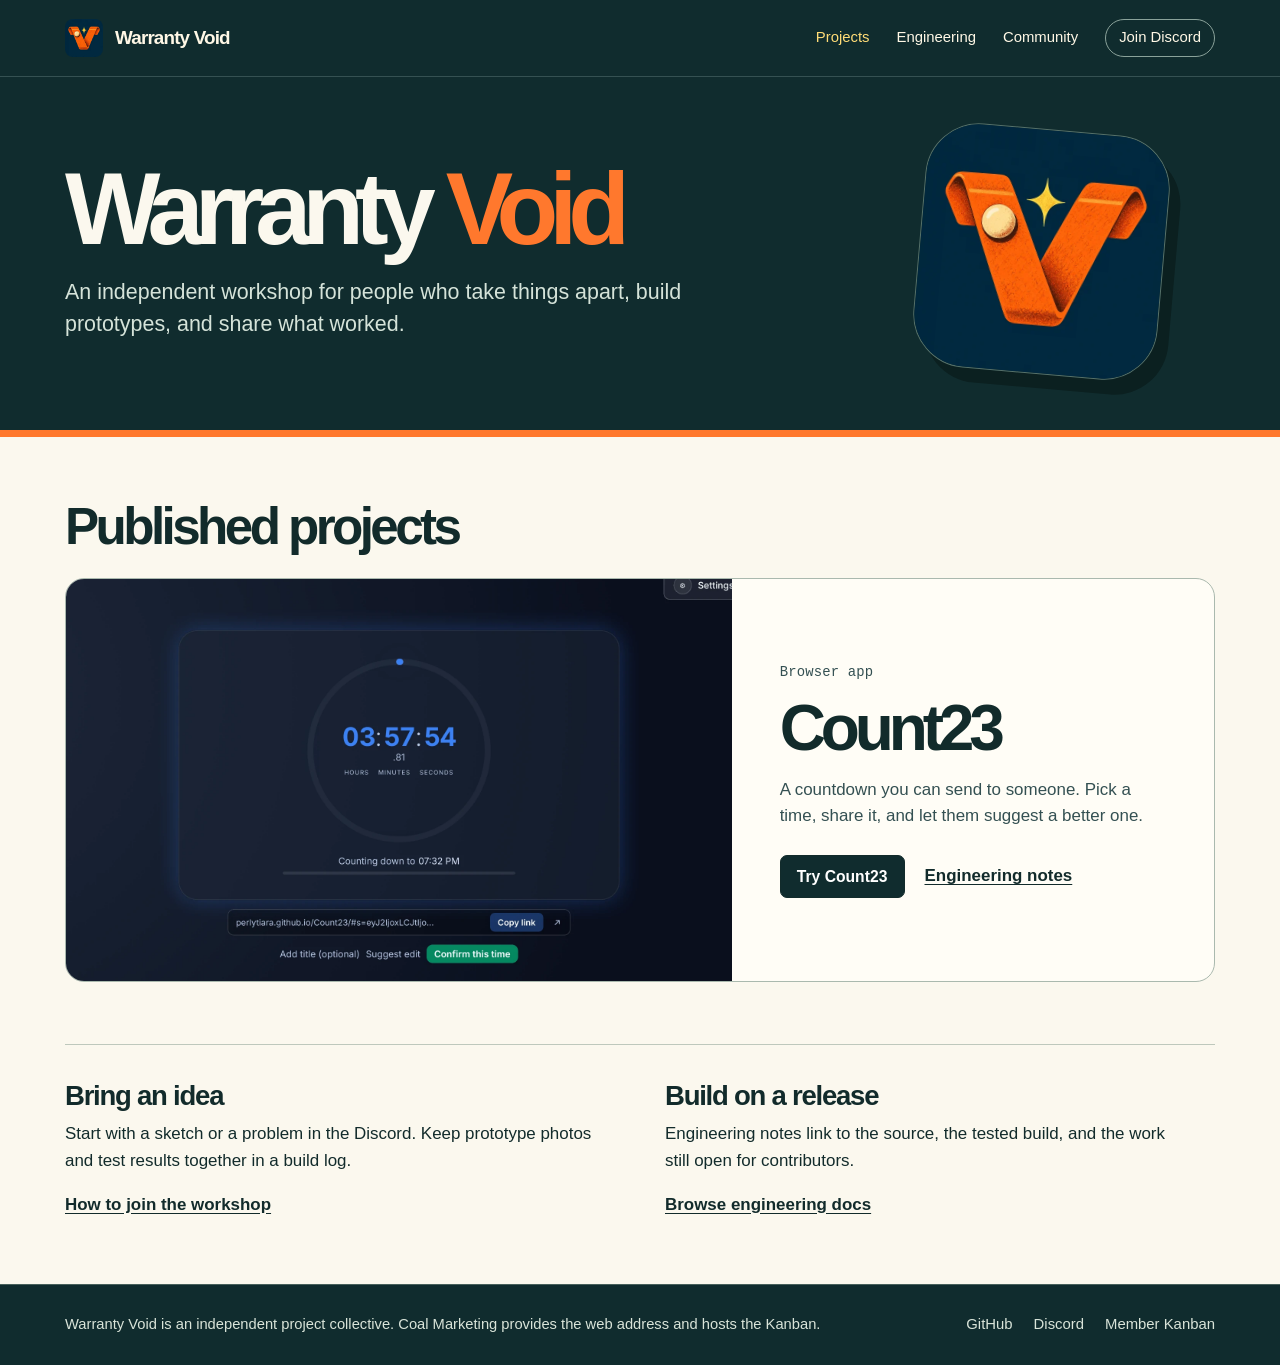
==== index.html @ d7e7b266 "Open the Warranty Void project gallery with the Count23 field guide" ====
<!doctype html>
<html lang="en"><head><meta charset="utf-8"><meta name="viewport" content="width=device-width,initial-scale=1">
<title>Warranty Void · Projects</title><meta name="description" content="Independent inventions, working demos and engineering notes."><meta name="theme-color" content="#102c2e">
<link rel="icon" href="assets/warranty-void.webp"><link rel="stylesheet" href="assets/site.css"><script defer src="assets/demo.js"></script></head>
<body><a href="#main" class="skip">Skip to content</a><header class="top"><div class="wrap bar"><a class="brand" href="./"><img src="assets/warranty-void.webp" width="38" height="38" alt="">Warranty Void</a>
<nav class="nav" aria-label="Main navigation"><a href="./#projects" aria-current="page">Projects</a><a href="./engineering/">Engineering</a><a href="./community/">Community</a><a class="join" href="https://discord.gg/CPjRJzZYpf">Join Discord</a></nav></div></header>
<main id="main"><section class="intro"><div class="wrap intro-inner"><div><h1>Warranty <span>Void</span></h1><p>An independent workshop for people who take things apart, build prototypes, and share what worked.</p></div><div class="logo-plate"><img src="assets/warranty-void.webp" width="512" height="512" alt="The Warranty Void orange folded-metal spark"></div></div></section>
<section class="wrap block" id="projects"><div class="section-top"><h2>Published projects</h2></div><article class="feature">
<a class="feature-img" href="projects/count23/" aria-label="Open the Count23 demonstration"><img src="assets/count23-screen.webp" width="1740" height="1050" alt="Count23 running a sample countdown, with its timer ring and sharing controls."></a>
<div class="feature-copy"><p class="eyebrow">Browser app</p><h3>Count23</h3><p>A countdown you can send to someone. Pick a time, share it, and let them suggest a better one.</p>
<div class="links"><a href="projects/count23/" class="button">Try Count23</a><a href="engineering/count23/" class="textlink">Engineering notes</a></div></div></article></section>
<div class="wrap actions"><section><h2>Bring an idea</h2><p>Start with a sketch or a problem in the Discord. Keep prototype photos and test results together in a build log.</p><a href="community/" class="textlink">How to join the workshop</a></section>
<section><h2>Build on a release</h2><p>Engineering notes link to the source, the tested build, and the work still open for contributors.</p><a href="engineering/" class="textlink">Browse engineering docs</a></section></div></main><footer class="foot"><div class="wrap"><p>Warranty Void is an independent project collective. Coal Marketing provides the web address and hosts the Kanban.</p>
<nav aria-label="Footer"><a href="https://github.com/waranty-void" class="">GitHub</a><a href="https://discord.gg/CPjRJzZYpf" class="">Discord</a><a href="https://client.coal.marketing/warranty-void/kanban" class="">Member Kanban</a></nav></div></footer></body></html>
---- assets/site.css ----
:root{color-scheme:light;--night:#102c2e;--ink:#122b2b;--cream:#fbf8ee;--line:#bec8bc;--orange:#ff782d;--yellow:#ffdc77;--green:#245b4c;--mono:"IBM Plex Mono","SFMono-Regular",Consolas,monospace;--sans:"Space Grotesk","Avenir Next",Avenir,"Helvetica Neue",sans-serif}
*{box-sizing:border-box}html{scroll-behavior:smooth}body{margin:0;background:var(--cream);color:var(--ink);font:400 1.06rem/1.57 var(--sans)}a{color:inherit;text-underline-offset:.2em}a:focus-visible,button:focus-visible,summary:focus-visible{outline:3px solid #168cc0;outline-offset:4px}img{display:block;max-width:100%}.wrap{width:min(1150px,calc(100% - 76px));margin:auto}.skip{position:absolute;left:10px;top:-60px;background:white;padding:10px;z-index:5}.skip:focus{top:10px}.top{background:var(--night);color:#fff8e6;border-bottom:1px solid #355152}.bar{min-height:76px;display:flex;align-items:center;justify-content:space-between;gap:25px}.brand{display:inline-flex;align-items:center;gap:12px;font-size:1.18rem;font-weight:760;letter-spacing:-.045em;text-decoration:none;white-space:nowrap}.brand img{width:38px;height:38px;border-radius:8px}.nav{display:flex;align-items:center;gap:27px}.nav a,.foot a{font-size:.93rem;text-decoration:none}.nav a:hover,.foot a:hover{text-decoration:underline}.nav [aria-current=page]{color:var(--yellow)}.nav .join{border:1px solid #8aa29a;padding:6px 13px;border-radius:100px}.intro{background:var(--night);color:var(--cream);border-bottom:7px solid var(--orange);overflow:hidden}.intro-inner{display:grid;grid-template-columns:1.65fr .8fr;gap:clamp(25px,7vw,100px);align-items:center;padding:52px 0 56px}.intro h1{font-size:clamp(3.3rem,7.9vw,7.1rem);letter-spacing:-.09em;line-height:.9;margin:0 0 23px}.intro h1 span{color:var(--orange)}.intro p{font-size:clamp(1.06rem,1.8vw,1.34rem);line-height:1.48;max-width:39rem;margin:0;color:#d5e3d9}.logo-plate{justify-self:center;width:min(100%,245px);transform:rotate(5deg);border:1px solid #557069;border-radius:22%;box-shadow:12px 14px 0 #0b2020;overflow:hidden}.logo-plate img{width:100%;height:auto}.block{padding:62px 0}.section-top{display:flex;justify-content:space-between;align-items:baseline;gap:24px;margin:0 0 23px}.section-top h2,.docs h2,.actions h2{margin:0;font-size:clamp(2.05rem,4vw,3.25rem);letter-spacing:-.07em;line-height:1.1}.eyebrow,.tag,.crumb,.caption,.meta{font:500 .87rem/1.5 var(--mono);letter-spacing:.012em}.eyebrow{margin:0 0 13px;color:var(--green)}.feature{display:grid;grid-template-columns:1.38fr 1fr;background:#fffdf6;border:1px solid #aab9ae;border-radius:19px;overflow:hidden}.feature-img{display:flex;align-items:center;justify-content:center;background:#102027;min-height:290px;text-decoration:none;overflow:hidden}.feature-img img{width:100%;height:100%;object-fit:cover}.feature-copy{padding:clamp(26px,4vw,48px);align-self:center}.feature-copy h3{font-size:clamp(2.8rem,5vw,4.6rem);line-height:1;letter-spacing:-.08em;margin:0 0 14px}.feature-copy p,.lede{color:#345052}.links{display:flex;flex-wrap:wrap;align-items:center;gap:12px 20px;margin-top:25px}.button,button.button{appearance:none;display:inline-flex;align-items:center;justify-content:center;border:1px solid var(--ink);border-radius:7px;background:var(--night);color:white;text-decoration:none;padding:.65em 1.03em;font:650 .98rem/1.35 var(--sans);cursor:pointer}.button:hover{background:#23484b}.button.light{background:transparent;color:var(--ink)}.button.light:hover{background:#e5ebdf}.button.orange{background:var(--orange);color:#20221c;border-color:var(--orange)}.textlink{font-weight:650}.actions{border-top:1px solid var(--line);padding:36px 0 66px;display:grid;grid-template-columns:1fr 1fr;gap:50px}.actions h2{font-size:1.72rem;letter-spacing:-.045em}.actions p{margin:.6em 0 1em;max-width:33rem}.foot{border-top:1px solid #47605b;background:var(--night);color:#d9e4d9;padding:28px 0}.foot .wrap{display:flex;justify-content:space-between;gap:24px;flex-wrap:wrap}.foot p{margin:0;font-size:.92rem}.foot nav{display:flex;gap:21px;flex-wrap:wrap}.interior{padding:38px 0 21px}.crumb{color:#506863;margin:0 0 32px}.crumb a{text-decoration:none}.interior h1{font-size:clamp(3.05rem,7vw,5.8rem);line-height:.99;letter-spacing:-.078em;margin:0 0 12px}.lede{max-width:53rem;font-size:1.18rem;line-height:1.56;margin:0 0 23px}.tabs{display:flex;gap:22px;border-bottom:1px solid var(--line);margin:16px 0 26px}.tabs a{padding:.65em 0;text-decoration:none;font-weight:600}.tabs a[aria-current=page]{border-bottom:3px solid var(--orange);margin-bottom:-1px}.viewer{background:#101c29;border:1px solid #20352f;border-radius:14px;overflow:hidden;position:relative}.viewer .poster{width:100%;max-height:520px;object-fit:cover}.viewer .load{position:absolute;inset:0;margin:auto;align-self:center;justify-self:center;width:max-content;height:max-content;box-shadow:0 4px 16px #10202055}.viewer iframe{display:block;width:100%;height:min(84vh,800px);min-height:420px;border:0;background:#121c2c}.under{margin:13px 0 28px;font-size:.94rem;color:#455d58}.reading{padding:15px 0 65px;max-width:800px}.reading h2{font-size:1.6rem;letter-spacing:-.04em;margin:1.45em 0 .4em}.reading h3{font-size:1.22rem;margin:1.2em 0 .3em}.reading p,.reading ol,.reading ul{margin:.3em 0 1em}.reading li{padding:.14em 0}.reading code{font:.92em var(--mono)}.reading pre{overflow:auto;padding:17px 20px;border-radius:9px;background:var(--night);color:#f4f5e6;line-height:1.55}.reading pre code{font-size:.91rem}.callout{border-left:4px solid var(--orange);padding:7px 16px;margin:18px 0;background:#f2efde}.docs-index{padding:15px 0 60px}.row{display:grid;grid-template-columns:1fr auto;gap:16px;align-items:center;padding:22px 0;border-top:1px solid var(--line);text-decoration:none}.row strong{font-size:1.42rem;letter-spacing:-.035em}.row span{display:block;color:#425b56}.row .action{font-size:.94rem;font-weight:650;text-decoration:underline}.guide-image{max-height:330px;object-fit:contain;border-radius:8px;background:#121c2c;margin:18px 0}.sr{position:absolute;width:1px;height:1px;overflow:hidden;clip-path:inset(50%)}[hidden]{display:none!important}
@media(max-width:760px){.wrap{width:calc(100% - 36px)}.bar{align-items:flex-start;flex-direction:column;gap:10px;padding:14px 0}.nav{width:100%;gap:15px;flex-wrap:wrap}.nav a{font-size:.9rem}.nav .join{padding:2px 9px}.intro-inner{grid-template-columns:1.6fr .65fr;gap:15px;padding:39px 0}.logo-plate{box-shadow:5px 6px 0 #0b2020}.intro h1{font-size:clamp(3rem,9vw,4.7rem)}.intro p{font-size:1rem}.block{padding:39px 0}.feature{grid-template-columns:1fr}.feature-img{min-height:0}.feature-img img{aspect-ratio:1.82;object-fit:cover}.feature-copy{padding:25px}.actions{grid-template-columns:1fr;gap:27px;padding:28px 0 40px}.interior{padding-top:25px}.crumb{margin-bottom:20px}.row{grid-template-columns:1fr;gap:4px}.viewer iframe{min-height:560px}.links{gap:12px}.section-top{margin-bottom:16px}}
@media(prefers-reduced-motion:reduce){html{scroll-behavior:auto}}
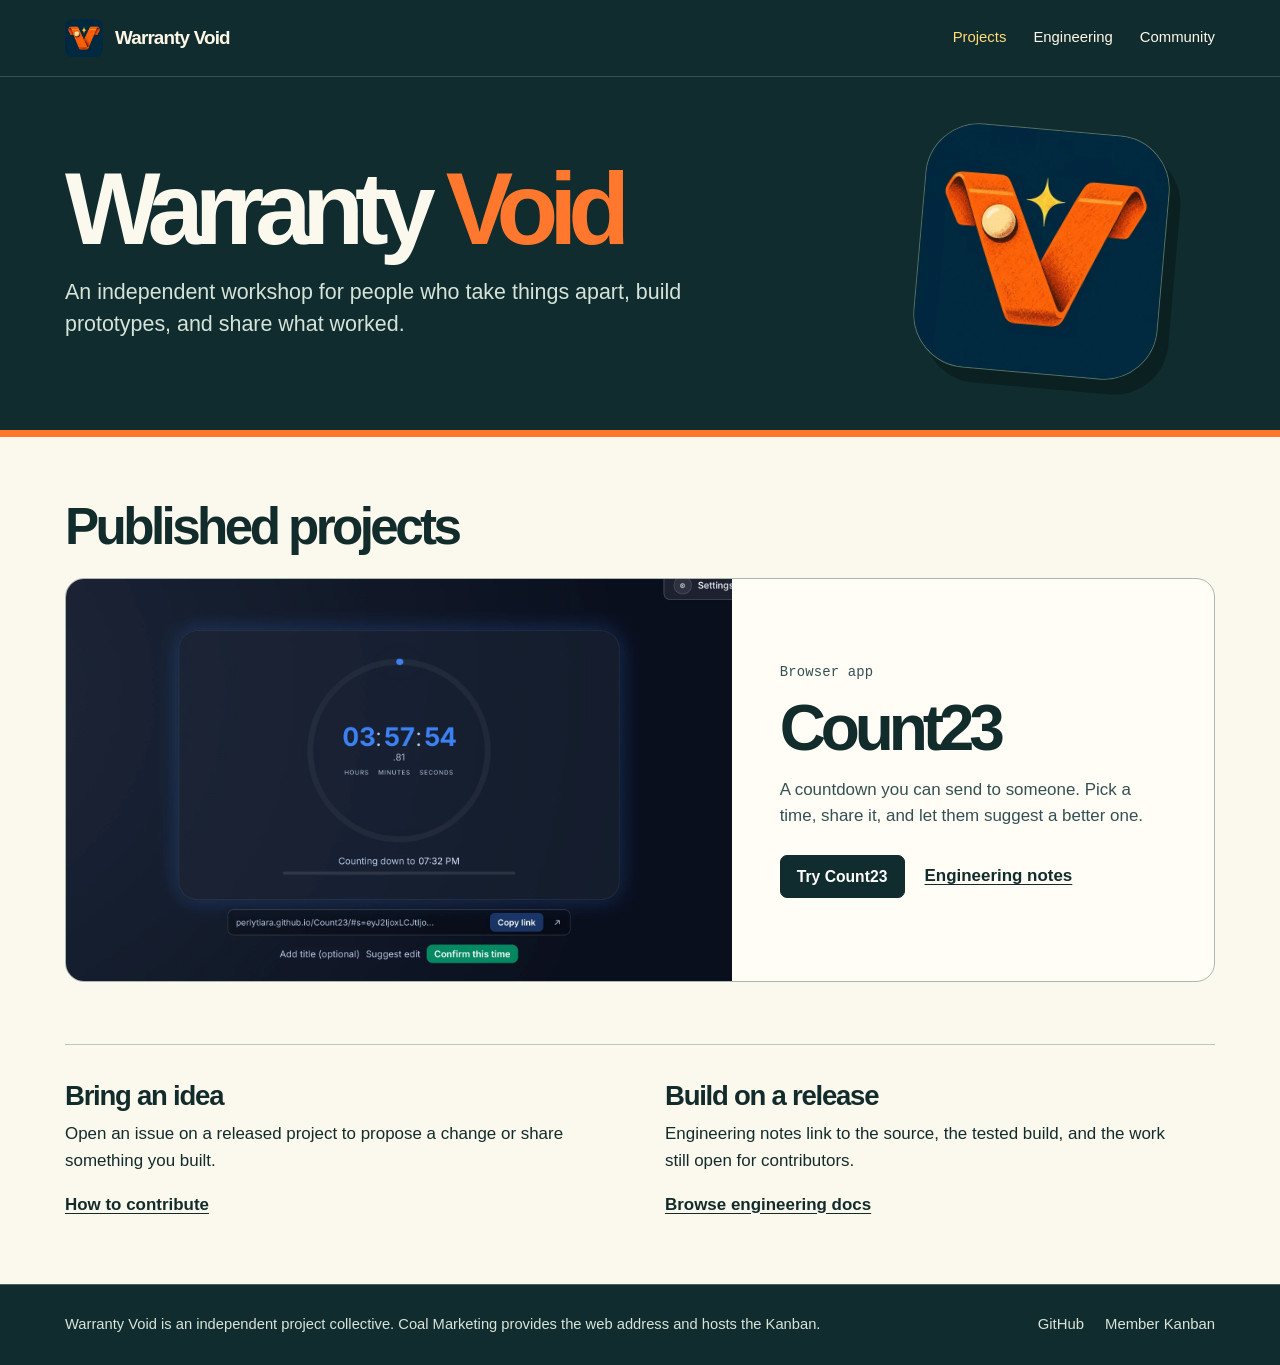
==== commit daab8718: "Remove the public invitation to the private Discord workshop" ====
--- a/index.html
+++ b/index.html
@@ -3,12 +3,12 @@
 <title>Warranty Void · Projects</title><meta name="description" content="Independent inventions, working demos and engineering notes."><meta name="theme-color" content="#102c2e">
 <link rel="icon" href="assets/warranty-void.webp"><link rel="stylesheet" href="assets/site.css"><script defer src="assets/demo.js"></script></head>
 <body><a href="#main" class="skip">Skip to content</a><header class="top"><div class="wrap bar"><a class="brand" href="./"><img src="assets/warranty-void.webp" width="38" height="38" alt="">Warranty Void</a>
-<nav class="nav" aria-label="Main navigation"><a href="./#projects" aria-current="page">Projects</a><a href="./engineering/">Engineering</a><a href="./community/">Community</a><a class="join" href="https://discord.gg/CPjRJzZYpf">Join Discord</a></nav></div></header>
+<nav class="nav" aria-label="Main navigation"><a href="./#projects" aria-current="page">Projects</a><a href="./engineering/">Engineering</a><a href="./community/">Community</a></nav></div></header>
 <main id="main"><section class="intro"><div class="wrap intro-inner"><div><h1>Warranty <span>Void</span></h1><p>An independent workshop for people who take things apart, build prototypes, and share what worked.</p></div><div class="logo-plate"><img src="assets/warranty-void.webp" width="512" height="512" alt="The Warranty Void orange folded-metal spark"></div></div></section>
 <section class="wrap block" id="projects"><div class="section-top"><h2>Published projects</h2></div><article class="feature">
 <a class="feature-img" href="projects/count23/" aria-label="Open the Count23 demonstration"><img src="assets/count23-screen.webp" width="1740" height="1050" alt="Count23 running a sample countdown, with its timer ring and sharing controls."></a>
 <div class="feature-copy"><p class="eyebrow">Browser app</p><h3>Count23</h3><p>A countdown you can send to someone. Pick a time, share it, and let them suggest a better one.</p>
 <div class="links"><a href="projects/count23/" class="button">Try Count23</a><a href="engineering/count23/" class="textlink">Engineering notes</a></div></div></article></section>
-<div class="wrap actions"><section><h2>Bring an idea</h2><p>Start with a sketch or a problem in the Discord. Keep prototype photos and test results together in a build log.</p><a href="community/" class="textlink">How to join the workshop</a></section>
+<div class="wrap actions"><section><h2>Bring an idea</h2><p>Open an issue on a released project to propose a change or share something you built.</p><a href="community/" class="textlink">How to contribute</a></section>
 <section><h2>Build on a release</h2><p>Engineering notes link to the source, the tested build, and the work still open for contributors.</p><a href="engineering/" class="textlink">Browse engineering docs</a></section></div></main><footer class="foot"><div class="wrap"><p>Warranty Void is an independent project collective. Coal Marketing provides the web address and hosts the Kanban.</p>
-<nav aria-label="Footer"><a href="https://github.com/waranty-void" class="">GitHub</a><a href="https://discord.gg/CPjRJzZYpf" class="">Discord</a><a href="https://client.coal.marketing/warranty-void/kanban" class="">Member Kanban</a></nav></div></footer></body></html>+<nav aria-label="Footer"><a href="https://github.com/waranty-void" class="">GitHub</a><a href="https://client.coal.marketing/warranty-void/kanban" class="">Member Kanban</a></nav></div></footer></body></html>
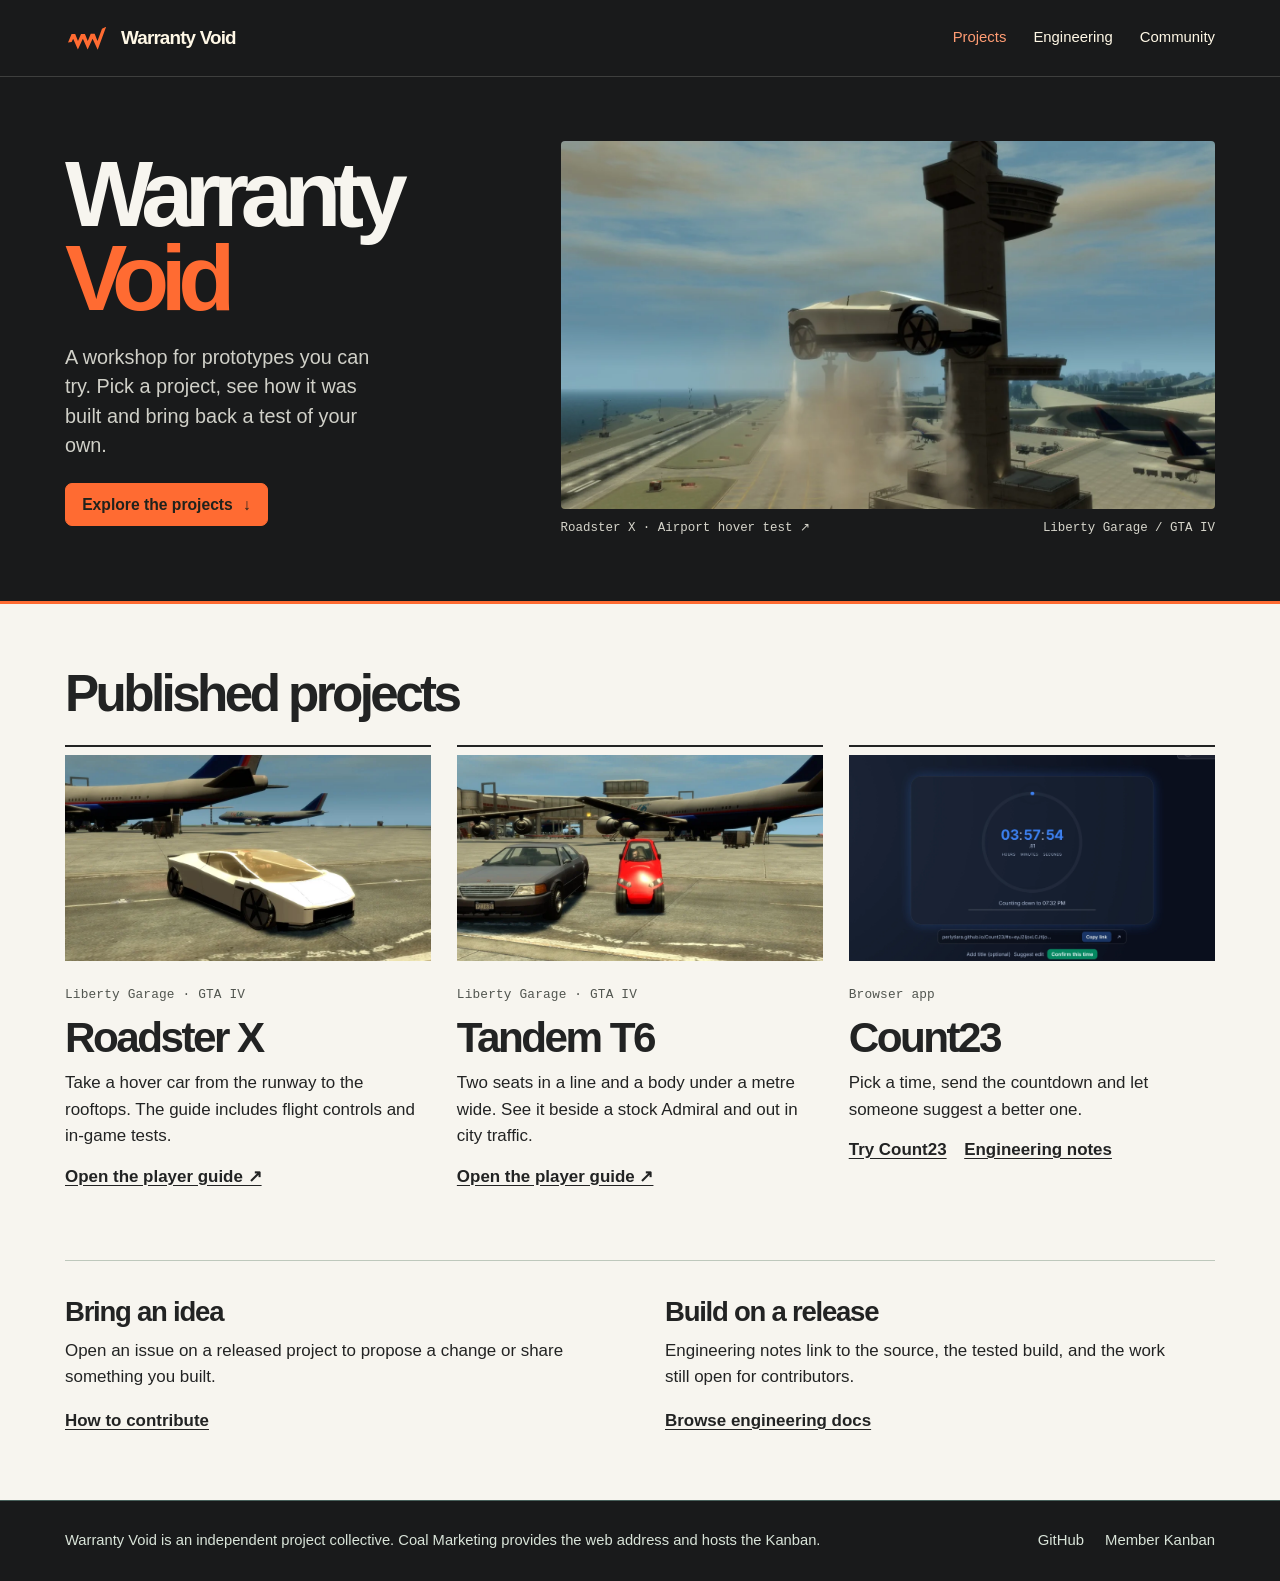
==== commit b0b06504: "Update the public workshop mark and feature the two released Liberty Garage guides" ====
--- a/index.html
+++ b/index.html
@@ -1,14 +1,16 @@
 <!doctype html>
 <html lang="en"><head><meta charset="utf-8"><meta name="viewport" content="width=device-width,initial-scale=1">
 <title>Warranty Void · Projects</title><meta name="description" content="Independent inventions, working demos and engineering notes."><meta name="theme-color" content="#102c2e">
-<link rel="icon" href="assets/warranty-void.webp"><link rel="stylesheet" href="assets/site.css"><script defer src="assets/demo.js"></script></head>
-<body><a href="#main" class="skip">Skip to content</a><header class="top"><div class="wrap bar"><a class="brand" href="./"><img src="assets/warranty-void.webp" width="38" height="38" alt="">Warranty Void</a>
+<link rel="icon" type="image/svg+xml" href="assets/warranty-w.svg"><link rel="stylesheet" href="assets/site.css?v=workshop-2"><script defer src="assets/demo.js"></script></head>
+<body><a href="#main" class="skip">Skip to content</a><header class="top"><div class="wrap bar"><a class="brand" href="./"><img src="assets/warranty-w.svg" width="44" height="44" alt="">Warranty Void</a>
 <nav class="nav" aria-label="Main navigation"><a href="./#projects" aria-current="page">Projects</a><a href="./engineering/">Engineering</a><a href="./community/">Community</a></nav></div></header>
-<main id="main"><section class="intro"><div class="wrap intro-inner"><div><h1>Warranty <span>Void</span></h1><p>An independent workshop for people who take things apart, build prototypes, and share what worked.</p></div><div class="logo-plate"><img src="assets/warranty-void.webp" width="512" height="512" alt="The Warranty Void orange folded-metal spark"></div></div></section>
-<section class="wrap block" id="projects"><div class="section-top"><h2>Published projects</h2></div><article class="feature">
-<a class="feature-img" href="projects/count23/" aria-label="Open the Count23 demonstration"><img src="assets/count23-screen.webp" width="1740" height="1050" alt="Count23 running a sample countdown, with its timer ring and sharing controls."></a>
-<div class="feature-copy"><p class="eyebrow">Browser app</p><h3>Count23</h3><p>A countdown you can send to someone. Pick a time, share it, and let them suggest a better one.</p>
-<div class="links"><a href="projects/count23/" class="button">Try Count23</a><a href="engineering/count23/" class="textlink">Engineering notes</a></div></div></article></section>
+<main id="main"><section class="intro"><div class="wrap showcase-hero"><div class="hero-copy"><h1>Warranty <span>Void</span></h1><p>A workshop for prototypes you can try. Pick a project, see how it was built and bring back a test of your own.</p><a class="button orange" href="#projects">Explore the projects <span aria-hidden="true">↓</span></a></div>
+<figure class="hero-photo"><a href="https://libertygrage.github.io/roadster-x/"><img src="assets/roadster-hover.webp" width="1440" height="810" fetchpriority="high" alt="Roadster X hovering beside the airport control tower in GTA IV."></a><figcaption><a href="https://libertygrage.github.io/roadster-x/">Roadster X · Airport hover test <span aria-hidden="true">↗</span></a><span>Liberty Garage / GTA IV</span></figcaption></figure></div></section>
+<section class="wrap block" id="projects"><div class="section-top"><h2>Published projects</h2></div><div class="release-grid">
+<article class="release-card"><a href="https://libertygrage.github.io/roadster-x/"><img src="assets/roadster-apron.webp" width="960" height="540" alt="The Roadster X on the airport apron in GTA IV."></a><div><p class="eyebrow">Liberty Garage · GTA IV</p><h3>Roadster X</h3><p>Take a hover car from the runway to the rooftops. The guide includes flight controls and in-game tests.</p><a href="https://libertygrage.github.io/roadster-x/" class="textlink">Open the player guide ↗</a></div></article>
+<article class="release-card"><a href="https://libertygrage.github.io/tandem-t6/"><img src="assets/tandem-width.webp" width="960" height="540" alt="The narrow Tandem T6 parked beside a stock Admiral for a width comparison."></a><div><p class="eyebrow">Liberty Garage · GTA IV</p><h3>Tandem T6</h3><p>Two seats in a line and a body under a metre wide. See it beside a stock Admiral and out in city traffic.</p><a href="https://libertygrage.github.io/tandem-t6/" class="textlink">Open the player guide ↗</a></div></article>
+<article class="release-card"><a href="projects/count23/"><img src="assets/count23-screen.webp" width="1740" height="1050" alt="Count23 running a sample countdown, with its timer ring and sharing controls."></a><div><p class="eyebrow">Browser app</p><h3>Count23</h3><p>Pick a time, send the countdown and let someone suggest a better one.</p><p class="card-links"><a href="projects/count23/" class="textlink">Try Count23</a><a href="engineering/count23/" class="textlink">Engineering notes</a></p></div></article>
+</div></section>
 <div class="wrap actions"><section><h2>Bring an idea</h2><p>Open an issue on a released project to propose a change or share something you built.</p><a href="community/" class="textlink">How to contribute</a></section>
 <section><h2>Build on a release</h2><p>Engineering notes link to the source, the tested build, and the work still open for contributors.</p><a href="engineering/" class="textlink">Browse engineering docs</a></section></div></main><footer class="foot"><div class="wrap"><p>Warranty Void is an independent project collective. Coal Marketing provides the web address and hosts the Kanban.</p>
 <nav aria-label="Footer"><a href="https://github.com/waranty-void" class="">GitHub</a><a href="https://client.coal.marketing/warranty-void/kanban" class="">Member Kanban</a></nav></div></footer></body></html>
--- a/assets/site.css
+++ b/assets/site.css
@@ -2,3 +2,35 @@
 *{box-sizing:border-box}html{scroll-behavior:smooth}body{margin:0;background:var(--cream);color:var(--ink);font:400 1.06rem/1.57 var(--sans)}a{color:inherit;text-underline-offset:.2em}a:focus-visible,button:focus-visible,summary:focus-visible{outline:3px solid #168cc0;outline-offset:4px}img{display:block;max-width:100%}.wrap{width:min(1150px,calc(100% - 76px));margin:auto}.skip{position:absolute;left:10px;top:-60px;background:white;padding:10px;z-index:5}.skip:focus{top:10px}.top{background:var(--night);color:#fff8e6;border-bottom:1px solid #355152}.bar{min-height:76px;display:flex;align-items:center;justify-content:space-between;gap:25px}.brand{display:inline-flex;align-items:center;gap:12px;font-size:1.18rem;font-weight:760;letter-spacing:-.045em;text-decoration:none;white-space:nowrap}.brand img{width:38px;height:38px;border-radius:8px}.nav{display:flex;align-items:center;gap:27px}.nav a,.foot a{font-size:.93rem;text-decoration:none}.nav a:hover,.foot a:hover{text-decoration:underline}.nav [aria-current=page]{color:var(--yellow)}.nav .join{border:1px solid #8aa29a;padding:6px 13px;border-radius:100px}.intro{background:var(--night);color:var(--cream);border-bottom:7px solid var(--orange);overflow:hidden}.intro-inner{display:grid;grid-template-columns:1.65fr .8fr;gap:clamp(25px,7vw,100px);align-items:center;padding:52px 0 56px}.intro h1{font-size:clamp(3.3rem,7.9vw,7.1rem);letter-spacing:-.09em;line-height:.9;margin:0 0 23px}.intro h1 span{color:var(--orange)}.intro p{font-size:clamp(1.06rem,1.8vw,1.34rem);line-height:1.48;max-width:39rem;margin:0;color:#d5e3d9}.logo-plate{justify-self:center;width:min(100%,245px);transform:rotate(5deg);border:1px solid #557069;border-radius:22%;box-shadow:12px 14px 0 #0b2020;overflow:hidden}.logo-plate img{width:100%;height:auto}.block{padding:62px 0}.section-top{display:flex;justify-content:space-between;align-items:baseline;gap:24px;margin:0 0 23px}.section-top h2,.docs h2,.actions h2{margin:0;font-size:clamp(2.05rem,4vw,3.25rem);letter-spacing:-.07em;line-height:1.1}.eyebrow,.tag,.crumb,.caption,.meta{font:500 .87rem/1.5 var(--mono);letter-spacing:.012em}.eyebrow{margin:0 0 13px;color:var(--green)}.feature{display:grid;grid-template-columns:1.38fr 1fr;background:#fffdf6;border:1px solid #aab9ae;border-radius:19px;overflow:hidden}.feature-img{display:flex;align-items:center;justify-content:center;background:#102027;min-height:290px;text-decoration:none;overflow:hidden}.feature-img img{width:100%;height:100%;object-fit:cover}.feature-copy{padding:clamp(26px,4vw,48px);align-self:center}.feature-copy h3{font-size:clamp(2.8rem,5vw,4.6rem);line-height:1;letter-spacing:-.08em;margin:0 0 14px}.feature-copy p,.lede{color:#345052}.links{display:flex;flex-wrap:wrap;align-items:center;gap:12px 20px;margin-top:25px}.button,button.button{appearance:none;display:inline-flex;align-items:center;justify-content:center;border:1px solid var(--ink);border-radius:7px;background:var(--night);color:white;text-decoration:none;padding:.65em 1.03em;font:650 .98rem/1.35 var(--sans);cursor:pointer}.button:hover{background:#23484b}.button.light{background:transparent;color:var(--ink)}.button.light:hover{background:#e5ebdf}.button.orange{background:var(--orange);color:#20221c;border-color:var(--orange)}.textlink{font-weight:650}.actions{border-top:1px solid var(--line);padding:36px 0 66px;display:grid;grid-template-columns:1fr 1fr;gap:50px}.actions h2{font-size:1.72rem;letter-spacing:-.045em}.actions p{margin:.6em 0 1em;max-width:33rem}.foot{border-top:1px solid #47605b;background:var(--night);color:#d9e4d9;padding:28px 0}.foot .wrap{display:flex;justify-content:space-between;gap:24px;flex-wrap:wrap}.foot p{margin:0;font-size:.92rem}.foot nav{display:flex;gap:21px;flex-wrap:wrap}.interior{padding:38px 0 21px}.crumb{color:#506863;margin:0 0 32px}.crumb a{text-decoration:none}.interior h1{font-size:clamp(3.05rem,7vw,5.8rem);line-height:.99;letter-spacing:-.078em;margin:0 0 12px}.lede{max-width:53rem;font-size:1.18rem;line-height:1.56;margin:0 0 23px}.tabs{display:flex;gap:22px;border-bottom:1px solid var(--line);margin:16px 0 26px}.tabs a{padding:.65em 0;text-decoration:none;font-weight:600}.tabs a[aria-current=page]{border-bottom:3px solid var(--orange);margin-bottom:-1px}.viewer{background:#101c29;border:1px solid #20352f;border-radius:14px;overflow:hidden;position:relative}.viewer .poster{width:100%;max-height:520px;object-fit:cover}.viewer .load{position:absolute;inset:0;margin:auto;align-self:center;justify-self:center;width:max-content;height:max-content;box-shadow:0 4px 16px #10202055}.viewer iframe{display:block;width:100%;height:min(84vh,800px);min-height:420px;border:0;background:#121c2c}.under{margin:13px 0 28px;font-size:.94rem;color:#455d58}.reading{padding:15px 0 65px;max-width:800px}.reading h2{font-size:1.6rem;letter-spacing:-.04em;margin:1.45em 0 .4em}.reading h3{font-size:1.22rem;margin:1.2em 0 .3em}.reading p,.reading ol,.reading ul{margin:.3em 0 1em}.reading li{padding:.14em 0}.reading code{font:.92em var(--mono)}.reading pre{overflow:auto;padding:17px 20px;border-radius:9px;background:var(--night);color:#f4f5e6;line-height:1.55}.reading pre code{font-size:.91rem}.callout{border-left:4px solid var(--orange);padding:7px 16px;margin:18px 0;background:#f2efde}.docs-index{padding:15px 0 60px}.row{display:grid;grid-template-columns:1fr auto;gap:16px;align-items:center;padding:22px 0;border-top:1px solid var(--line);text-decoration:none}.row strong{font-size:1.42rem;letter-spacing:-.035em}.row span{display:block;color:#425b56}.row .action{font-size:.94rem;font-weight:650;text-decoration:underline}.guide-image{max-height:330px;object-fit:contain;border-radius:8px;background:#121c2c;margin:18px 0}.sr{position:absolute;width:1px;height:1px;overflow:hidden;clip-path:inset(50%)}[hidden]{display:none!important}
 @media(max-width:760px){.wrap{width:calc(100% - 36px)}.bar{align-items:flex-start;flex-direction:column;gap:10px;padding:14px 0}.nav{width:100%;gap:15px;flex-wrap:wrap}.nav a{font-size:.9rem}.nav .join{padding:2px 9px}.intro-inner{grid-template-columns:1.6fr .65fr;gap:15px;padding:39px 0}.logo-plate{box-shadow:5px 6px 0 #0b2020}.intro h1{font-size:clamp(3rem,9vw,4.7rem)}.intro p{font-size:1rem}.block{padding:39px 0}.feature{grid-template-columns:1fr}.feature-img{min-height:0}.feature-img img{aspect-ratio:1.82;object-fit:cover}.feature-copy{padding:25px}.actions{grid-template-columns:1fr;gap:27px;padding:28px 0 40px}.interior{padding-top:25px}.crumb{margin-bottom:20px}.row{grid-template-columns:1fr;gap:4px}.viewer iframe{min-height:560px}.links{gap:12px}.section-top{margin-bottom:16px}}
 @media(prefers-reduced-motion:reduce){html{scroll-behavior:auto}}
+
+/* Public workshop and the released Liberty Garage field guides. */
+:root { --night:#191a1b; --ink:#222323; --cream:#f7f5ef; --orange:#ff6b32; --yellow:#ff9c73; --green:#44504a; }
+.top { border-color:#3e3f3e; }
+.brand img { width:44px; height:44px; border-radius:0; }
+.intro { border-bottom:3px solid var(--orange); }
+.showcase-hero { display:grid; grid-template-columns:.87fr 1.3fr; align-items:center; gap:clamp(28px,4.5vw,72px); padding-block:clamp(28px,5vw,76px); }
+.hero-copy h1 { line-height:.9; font-size:clamp(3.9rem,7.3vw,7rem); }
+.hero-copy h1 span { display:block; }
+.hero-copy p { max-width:29ch; color:#d0d0c8; font-size:clamp(1.05rem,1.55vw,1.29rem); }
+.hero-copy .button { margin-top:1.4rem; gap:.65rem; }
+.hero-photo { margin:0; min-width:0; }
+.hero-photo img { width:100%; height:auto; border-radius:4px; }
+.hero-photo figcaption { display:flex; justify-content:space-between; flex-wrap:wrap; gap:.2rem .9rem; padding-top:.65rem; font:500 .78rem/1.4 var(--mono); color:#d6d5cb; }
+.hero-photo figcaption a { text-decoration:none; }
+.hero-photo figcaption a:hover { text-decoration:underline; }
+.release-grid { display:grid; grid-template-columns:repeat(3,minmax(0,1fr)); gap:clamp(16px,2vw,30px); }
+.release-card { display:flex; flex-direction:column; border-top:2px solid var(--ink); }
+.release-card>a { display:block; margin-top:8px; background:#191a1b; }
+.release-card>a img { display:block; width:100%; height:auto; aspect-ratio:16/9; object-fit:cover; }
+.release-card>div { padding:17px 0 8px; }
+.release-card h3 { font-size:clamp(1.9rem,3.3vw,3.1rem); line-height:1; letter-spacing:-.06em; margin:.3rem 0 .65rem; }
+.release-card p { margin:.4rem 0 .85rem; }
+.release-card .eyebrow { font-size:.8rem; color:#51554f; }
+.card-links { display:flex; align-items:center; flex-wrap:wrap; gap:.45rem 1.1rem; }
+@media(max-width:760px) {
+  .showcase-hero { grid-template-columns:1fr; gap:24px; }
+  .hero-copy h1 { font-size:clamp(3.2rem,10vw,5rem); }
+  .hero-copy h1 span { display:inline; }
+  .hero-copy p { max-width:42ch; }
+  .release-grid { grid-template-columns:1fr; gap:28px; }
+}
